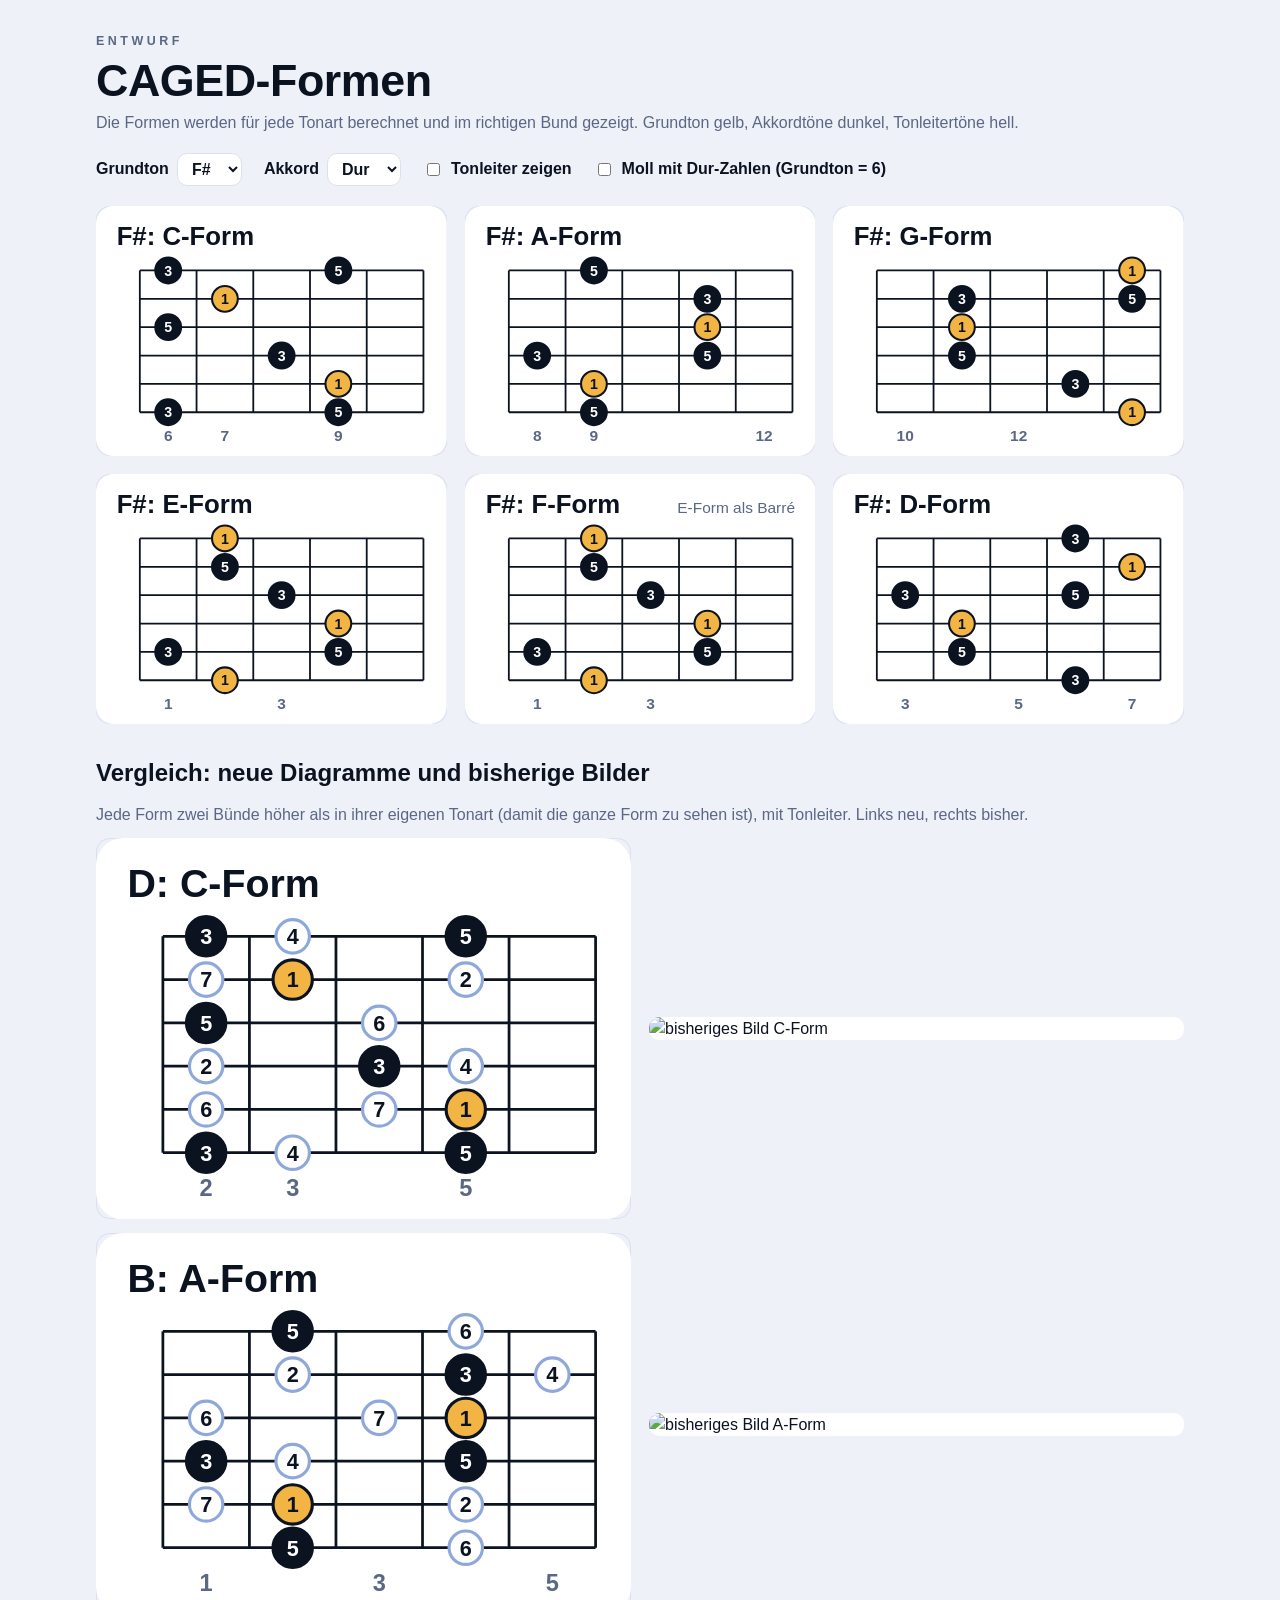
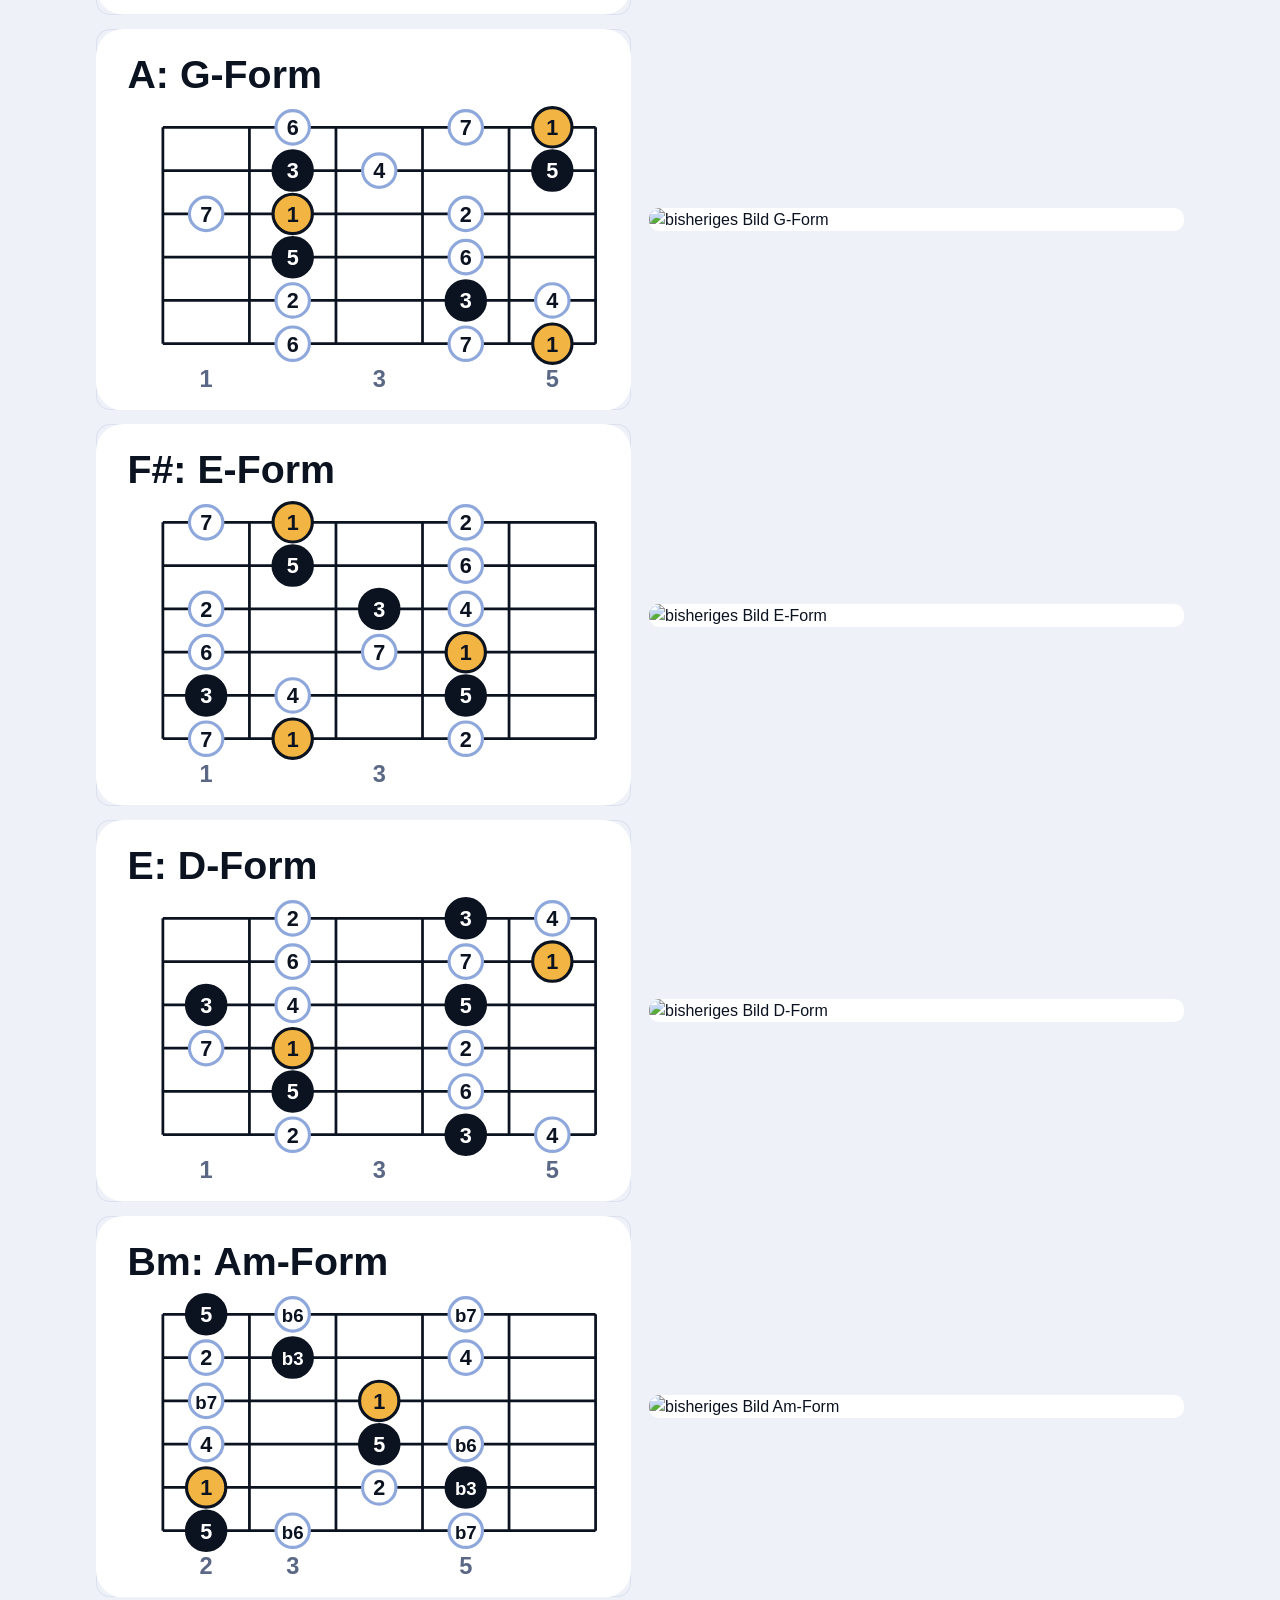
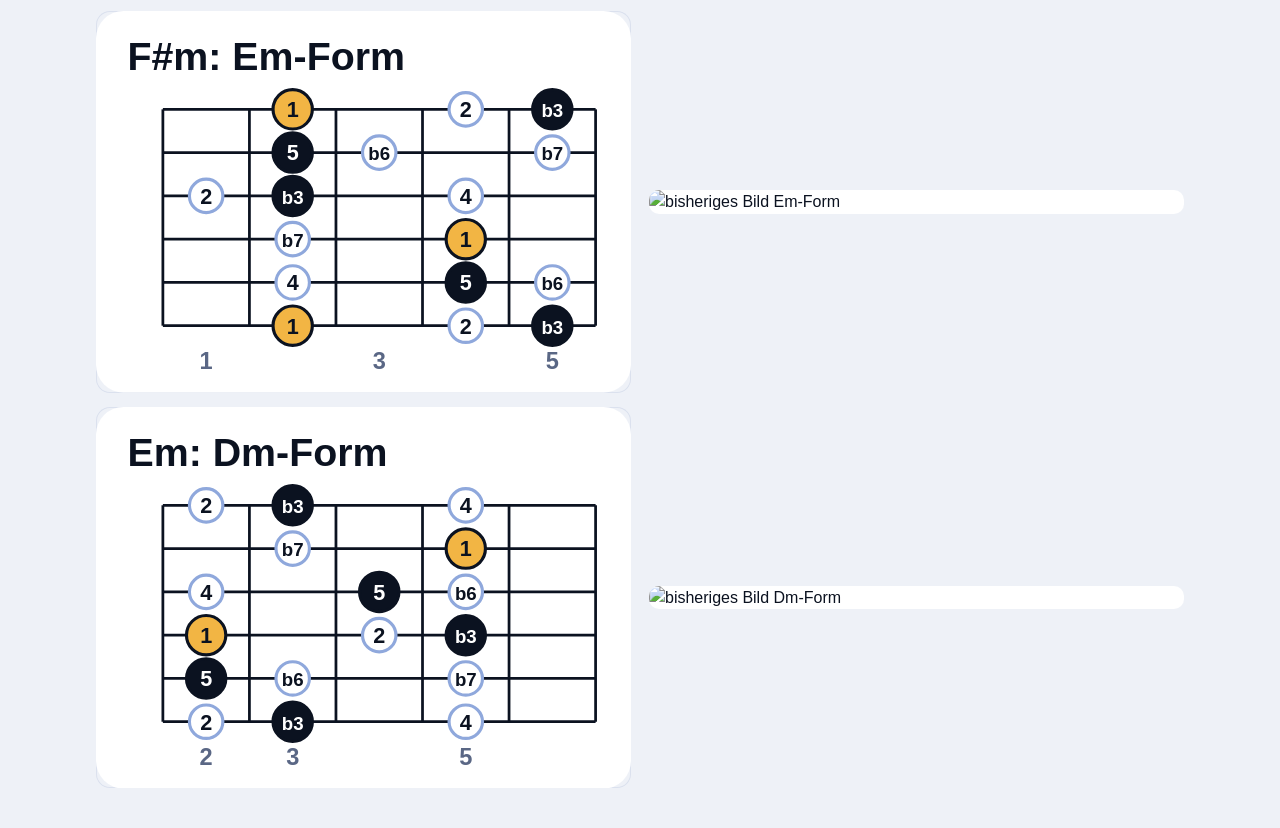
==== caged-beispiele.html @ 1d1757de "Entwurf: CAGED-Formen als berechnete SVG-Diagramme caged.js beschreibt jede Form durch ihre eigene T" ====
<!DOCTYPE html>
<html lang="de">
    <head>
        <meta charset="utf-8">
        <title>CAGED-Diagramme (Entwurf) – Marc Scheidegger</title>
        <meta name="viewport" content="width=device-width, initial-scale=1">
        <meta name="robots" content="noindex">
        <link rel="icon" href="favicon.svg" type="image/svg+xml">
        <link rel="stylesheet" href="marke.css?v=2">
        <link rel="stylesheet" href="zufall.css?v=6">
        <style>
            /* Nur für diese Entwurfsseite */
            .steuerung { display: flex; flex-wrap: wrap; gap: 10px 22px; align-items: center; margin: 0 0 20px; }
            .steuerung label { display: inline-flex; gap: 8px; align-items: center; font-weight: 600; }
            .steuerung select { font: inherit; padding: 6px 10px; border-radius: 10px; border: 1px solid var(--line); background: var(--panel); color: var(--ink); }
            .bogen { display: grid; gap: 18px; grid-template-columns: repeat(auto-fill, minmax(280px, 1fr)); }
            .bogen svg, .vergleich svg { display: block; width: 100%; height: auto; border-radius: 14px; box-shadow: inset 0 0 0 1px var(--line); }
            .vergleich { display: grid; gap: 14px 18px; grid-template-columns: 1fr 1fr; align-items: center; }
            .vergleich img { width: 100%; background: #fff; border-radius: 10px; }
            h2 { margin: 32px 0 12px; }
        </style>
    </head>
    <body>
        <main class="screen">
            <div class="tool-head">
                <span class="kicker">Entwurf</span>
                <h1>CAGED-Formen</h1>
                <p class="hint">Die Formen werden für jede Tonart berechnet und im richtigen Bund gezeigt. Grundton gelb, Akkordtöne dunkel, Tonleitertöne hell.</p>
            </div>

            <div class="steuerung">
                <label>Grundton
                    <select id="grund">
                        <option>C</option><option>C#</option><option>Db</option><option>D</option><option>Eb</option>
                        <option>E</option><option selected>F#</option><option>F</option><option>Gb</option><option>G</option>
                        <option>Ab</option><option>A</option><option>Bb</option><option>B</option>
                    </select>
                </label>
                <label>Akkord
                    <select id="art"><option value="">Dur</option><option value="m">Moll</option></select>
                </label>
                <label><input type="checkbox" id="tonleiter"> Tonleiter zeigen</label>
                <label><input type="checkbox" id="durzahlen"> Moll mit Dur-Zahlen (Grundton = 6)</label>
            </div>
            <div class="bogen" id="bogen"></div>

            <h2>Vergleich: neue Diagramme und bisherige Bilder</h2>
            <p class="hint">Jede Form zwei Bünde höher als in ihrer eigenen Tonart (damit die ganze Form zu sehen ist), mit Tonleiter. Links neu, rechts bisher.</p>
            <div class="vergleich" id="vergleich"></div>
        </main>

        <script src="caged.js?v=2"></script>
        <script>
            var ALT = {
                "C-Form": "8DAE3791-8E2F-452F-A4A7-125CA0126917", "A-Form": "B9AE24B1-ED9E-4A40-9394-4B8E4BF6140E",
                "G-Form": "E019C07D-EAF7-4EB7-A5A1-9BD37E83C2EC", "E-Form": "0B6DA3ED-2C5B-4F8F-9070-8E2122A4DF5B",
                "D-Form": "02C4E3EE-7A50-4413-BF2A-7E83EA162EB8", "Am-Form": "09C63466-026C-4471-BBA9-4FE60CCBEE85",
                "Em-Form": "6720C5C5-237B-4CE8-93E9-5F04DC25CBB2", "Dm-Form": "E2C97907-5AD2-45A3-9CBC-3A52C5673D7D"
            };
            // Zwei Bünde höher als die eigene Tonart, damit die ganze Form (ohne Sattel) sichtbar ist
            var EIGEN = { "C-Form": "D", "A-Form": "B", "G-Form": "A", "E-Form": "F#", "D-Form": "E", "Am-Form": "B", "Em-Form": "F#", "Dm-Form": "E" };

            function zeichnen() {
                var grund = document.getElementById("grund").value, art = document.getElementById("art").value;
                var opt = { tonleiter: document.getElementById("tonleiter").checked, mollDurZahlen: document.getElementById("durzahlen").checked };
                document.getElementById("bogen").innerHTML = Object.keys(CAGED_FORMEN)
                    .filter(function (n) { return CAGED_FORMEN[n].moll === (art === "m"); })
                    .map(function (n) { return '<div>' + cagedSvg(grund, n, opt) + '</div>'; }).join("");
                document.getElementById("vergleich").innerHTML = Object.keys(ALT).map(function (n) {
                    return '<div>' + cagedSvg(EIGEN[n], n, { tonleiter: true, mollDurZahlen: opt.mollDurZahlen }) + '</div>' +
                        '<img src="https://marcscheidegger.ch/MarcBuch/Content/' + ALT[n] + '.png" alt="bisheriges Bild ' + n + '">';
                }).join("");
            }
            ["grund", "art", "tonleiter", "durzahlen"].forEach(function (id) { document.getElementById(id).addEventListener("change", zeichnen); });
            zeichnen();
        </script>
    </body>
</html>
---- marke.css ----
/* =============================================================================
   marke.css – gemeinsamer Auftritt aller Übe-Tools von marcscheidegger.ch
   =============================================================================
   Diese Datei ist in jedem Tool identisch (Übe-Timer, Würfel, Instrumentengrafiken).
   Bei Änderungen in allen Tools gleich übernehmen. Farben wie die Hauptseite
   marcscheidegger.ch (css/site.css).

   Enthält:
     1. Markenfarben und Schrift (Variablen mit --ms-…)
     2. Kopfleiste .ms-bar: Name links (→ Hauptseite), Tool-Navigation rechts
     3. Fusszeile .ms-foot: Copyright, Lizenz, Impressum/Datenschutz
   Alle Klassen beginnen mit "ms-", damit sie nicht mit dem Code der Tools kollidieren. */

/* ---------- 1. Markenfarben und Schrift ---------- */
:root {
    --ms-navy: #0b1220;        /* Nachtblau der Hauptseite */
    --ms-navy-2: #16213a;      /* etwas heller, für Hover */
    --ms-line: #2a3a5e;        /* Linien auf Navy */
    --ms-ink: #f5f7fb;         /* Text auf Navy */
    --ms-muted: #a9b8d6;       /* gedämpfter Text auf Navy */
    --ms-yellow: #f2b544;      /* Akzentgelb */
    --ms-font: "Avenir Next", "Segoe UI", "Helvetica Neue", Arial, sans-serif;
}

/* ---------- 2. Kopfleiste ---------- */
/* Immer Navy – in hellem wie dunklem Modus –, damit man sofort sieht: das gehört zu marcscheidegger.ch */
.ms-bar {
    background: var(--ms-navy);
    color: var(--ms-ink);
    font-family: var(--ms-font);
    border-bottom: 1px solid var(--ms-line);
}
.ms-bar-inner {
    max-width: 1120px; margin: 0 auto; padding: 0 16px; min-height: 60px;
    display: flex; align-items: center; justify-content: space-between; gap: 8px 20px; flex-wrap: wrap;
}
.ms-brand { color: var(--ms-ink); text-decoration: none; font-weight: 700; font-size: 1.05rem; white-space: nowrap; }
.ms-brand span { color: var(--ms-yellow); }
.ms-brand:hover { color: var(--ms-ink); }
.ms-nav { display: flex; gap: 4px; margin: 0; padding: 0; list-style: none; }
.ms-nav a {
    display: block; padding: 7px 12px; border-radius: 999px; white-space: nowrap;
    color: var(--ms-muted); text-decoration: none; font-size: .92rem; font-weight: 500;
}
.ms-nav a:hover { color: var(--ms-ink); background: var(--ms-navy-2); }
/* Das Tool, in dem man gerade ist */
.ms-nav a[aria-current="page"] { color: var(--ms-ink); background: var(--ms-navy-2); box-shadow: inset 0 0 0 1px var(--ms-line); }

/* Handy: Navigation in eigener Zeile unter dem Namen, seitlich wischbar statt umbrechen */
@media (max-width: 640px) {
    .ms-bar-inner { padding-block: 10px; }
    .ms-bar nav { width: 100%; min-width: 0; }   /* Navigation auf Bildschirmbreite begrenzen */
    .ms-nav { overflow-x: auto; scrollbar-width: none; }
    .ms-nav::-webkit-scrollbar { display: none; }
    .ms-nav a { padding: 6px 10px; font-size: .88rem; }
}

/* ---------- 3. Fusszeile ---------- */
.ms-foot {
    font-family: var(--ms-font);
    max-width: 1120px; margin: 0 auto; padding: 28px 16px 36px;
    display: flex; flex-wrap: wrap; gap: 8px 24px; justify-content: space-between;
    font-size: .85rem; color: var(--ms-foot-color, currentColor); opacity: .75;
}
.ms-foot a { color: inherit; }
.ms-foot ul { display: flex; flex-wrap: wrap; gap: 4px 16px; margin: 0; padding: 0; list-style: none; }
---- zufall.css ----
/* Würfel – Aussehen des Tools
   Kopfleiste, Fusszeile und Markenfarben kommen aus marke.css.
   Farben hell/dunkel wie der Übe-Timer, passend zu marcscheidegger.ch. */

/* Hell: helles Blaugrau, Text in Nachtblau */
:root {
    --bg: #eef1f7;
    --panel: #ffffff;
    --ink: #0b1220;
    --muted: #5a6785;
    --line: #dbe1ee;
    --field: #f1f4f9;
}
/* Dunkel: Nachtblau wie die Hauptseite */
@media (prefers-color-scheme: dark) {
    :root {
        --bg: #0b1220;
        --panel: #16213a;
        --ink: #f5f7fb;
        --muted: #a9b8d6;
        --line: #2a3a5e;
        --field: #111a2e;
    }
}

/* Farbe jedes Würfels (gleiche Palette wie die Timerfarben im Übe-Timer) */
[data-farbe="blau"]   { --c: #4fb6ea; --c-ink: #0b1220; }
[data-farbe="gelb"]   { --c: #f7c925; --c-ink: #0b1220; }
[data-farbe="gruen"]  { --c: #5cc96b; --c-ink: #0b1220; }
[data-farbe="rot"]    { --c: #d8262c; --c-ink: #ffffff; }
[data-farbe="orange"] { --c: #f5922f; --c-ink: #0b1220; }

* { box-sizing: border-box; }
body {
    margin: 0;
    background: var(--bg);
    color: var(--ink);
    font-family: var(--ms-font);
    line-height: 1.45;
}
.ms-foot { --ms-foot-color: var(--muted); opacity: 1; }
.ms-foot p { margin: 0; }

.screen { max-width: 1120px; margin: 0 auto; padding: 24px 16px 40px; }

/* ---------- Titel ---------- */
.tool-head { margin: 8px 0 18px; }
.kicker {
    display: block; font-size: .78rem; font-weight: 600; letter-spacing: .28em;
    text-transform: uppercase; color: var(--muted); margin-bottom: 6px;
}
.tool-head h1 { margin: 0 0 6px; font-size: clamp(2rem, 6vw, 2.8rem); line-height: 1.1; letter-spacing: -.01em; }
.hint { color: var(--muted); margin: 0 0 12px; }

/* ---------- Auswahl der Würfel ---------- */
.picker { display: flex; flex-wrap: wrap; gap: 10px; margin-bottom: 24px; }
.pick {
    font: inherit; font-weight: 600; cursor: pointer;
    padding: 9px 16px 9px 12px; border-radius: 999px;
    background: var(--panel); color: var(--ink); border: 2px solid var(--line);
    display: inline-flex; align-items: center; gap: 8px;
    transition: border-color .15s, background .15s, transform .08s;
}
.pick::before { content: ""; width: 12px; height: 12px; border-radius: 50%; background: var(--c); }
.pick:hover { border-color: var(--c); }
.pick:active { transform: scale(.97); }
.pick[aria-pressed="true"] { background: var(--c); border-color: var(--c); color: var(--c-ink); }
.pick[aria-pressed="true"]::before { background: var(--c-ink); }

/* ---------- Würfel-Karten ---------- */
.wuerfel { display: grid; gap: 20px; grid-template-columns: repeat(auto-fill, minmax(min(100%, 340px), 1fr)); align-items: start; }
.card {
    background: var(--panel); border-radius: 18px; overflow: hidden;
    border: 1px solid var(--line); border-top: 6px solid var(--c);
    box-shadow: 0 8px 30px rgba(0, 0, 0, .08);
}
.card-header { margin: 0; padding: 16px 20px 0; font-size: 1.2rem; }
.card-body { padding: 14px 20px 22px; }

.btn {
    font: inherit; font-weight: 600; cursor: pointer;
    padding: 10px 22px; border-radius: 999px;
    background: var(--c); color: var(--c-ink); border: 2px solid var(--c);
    transition: transform .08s, filter .15s;
}
.btn:hover { filter: brightness(.93); }
.btn:active { transform: scale(.97); }
.btn-ghost { background: transparent; color: var(--ink); border-color: var(--line); padding: 7px 16px; font-size: .9rem; }
.btn-ghost:hover { border-color: var(--c); filter: none; }

/* Gewürfelte Töne / Akkorde */
.ergebnis {
    min-height: 1.5em; margin: 16px 0 12px;
    font-size: 1.5rem; font-weight: 700; letter-spacing: .04em; word-spacing: .3em;
    font-variant-numeric: tabular-nums;
}
.ergebnis.gross { font-size: 2rem; letter-spacing: 0; word-spacing: normal; }
.ergebnis:empty { min-height: 0; margin: 0 0 4px; }

/* Griffbilder (weisser Hintergrund, auch im dunklen Modus gut lesbar) */
.griff { display: block; max-width: 100%; height: auto; margin-top: 14px; border-radius: 10px; background: #fff; }

/* Griffdiagramm (SVG aus akkorde.js) mit Knöpfen zum Speichern, Kopieren, Teilen */
.griffbild { margin-top: 14px; }
.griff-svg svg { display: block; width: 100%; max-width: 360px; height: auto; border-radius: 14px; box-shadow: inset 0 0 0 1px var(--line); }
.griff-aktionen { display: flex; flex-wrap: wrap; gap: 8px; margin-top: 10px; }
.griff-aktionen .btn { font-size: .85rem; padding: 6px 14px; }
.griff-aktionen [hidden] { display: none; }

/* Übersicht aller Akkorde */
.alle-akkorde {
    margin-top: 24px; background: var(--panel); border-radius: 18px; padding: 20px;
    border: 1px solid var(--line); border-top: 6px solid var(--c); box-shadow: 0 8px 30px rgba(0, 0, 0, .08);
}
.alle-akkorde[hidden] { display: none; }
.alle-kopf { display: flex; flex-wrap: wrap; align-items: center; justify-content: space-between; gap: 12px; margin-bottom: 16px; }
.alle-kopf h2 { margin: 0; font-size: 1.3rem; }
.alle-aktionen { display: flex; flex-wrap: wrap; gap: 8px; }
.alle-raster { display: grid; gap: 14px; grid-template-columns: repeat(auto-fill, minmax(min(100%, 180px), 1fr)); }
.alle-griff svg { display: block; width: 100%; height: auto; border-radius: 14px; box-shadow: inset 0 0 0 1px var(--line); }
.alle-griff .btn { margin-top: 8px; font-size: .82rem; padding: 5px 12px; }
#alleAkkordeButton { margin-left: 6px; }

/* Lernstand: Gewusst ja/nein */
.rest { font-size: .85rem; margin: 10px 0 0; }
.rest:empty { display: none; }
.gewusst { display: flex; flex-wrap: wrap; align-items: center; gap: 8px; margin: 0 0 12px; }
.gewusst[hidden] { display: none; }
.gewusst > span:first-child { font-weight: 600; color: var(--muted); margin-right: 2px; }
.gewusst .btn { padding: 6px 14px; font-size: .9rem; }
.btn-ja { --c: #5cc96b; --c-ink: #0b1220; }
.btn-nein { --c: #d8262c; --c-ink: #ffffff; }
.gewusst .btn:disabled { opacity: .45; cursor: default; filter: none; }
.gewusst-meldung { font-size: .9rem; color: var(--muted); }

/* Übersicht: Haken/Kreuz pro Akkord */
.alle-griff { position: relative; }
.marke {
    position: absolute; top: 8px; right: 8px; z-index: 1; width: 30px; height: 30px; border-radius: 50%;
    display: grid; place-items: center; font-weight: 700; font-size: 1rem;
}
.marke.ja { background: #5cc96b; color: #0b1220; }
.marke.nein { background: #d8262c; color: #fff; }
.alle-fuss { display: flex; align-items: center; justify-content: space-between; gap: 8px; flex-wrap: wrap; }
.zaehler { font-size: .8rem; color: var(--muted); margin-top: 8px; font-variant-numeric: tabular-nums; }
.lernstand { margin: 4px 0 0; color: var(--muted); font-size: .9rem; }

/* Chaos-Karte */
.chaos-karte {
    margin-top: 16px; padding: 22px 18px; text-align: center;
    border-radius: 14px; background: var(--field); border: 2px dashed var(--c);
}
.chaos-karte p { margin: 0; font-size: 1.5rem; font-weight: 700; line-height: 1.25; }

:focus-visible { outline: 3px solid var(--ms-yellow); outline-offset: 3px; }
@media (prefers-reduced-motion: reduce) { * { transition: none !important; } }
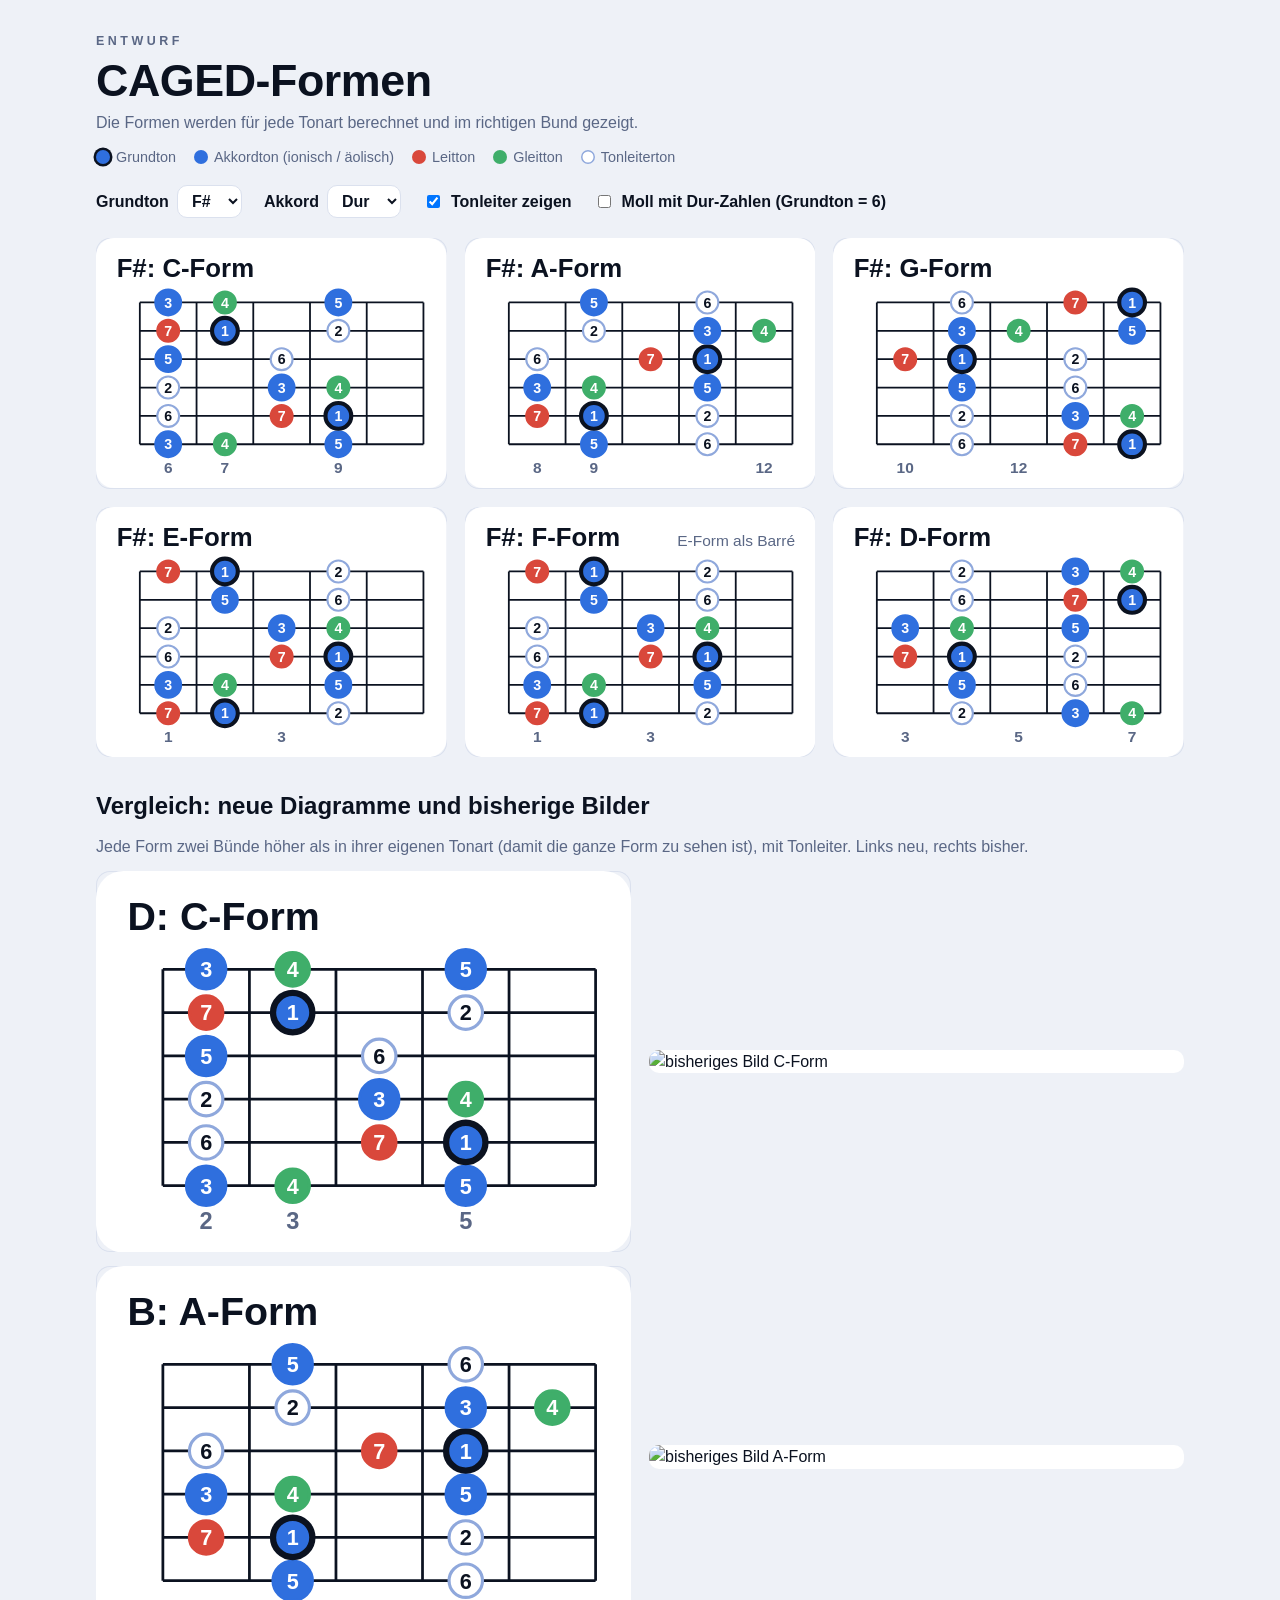
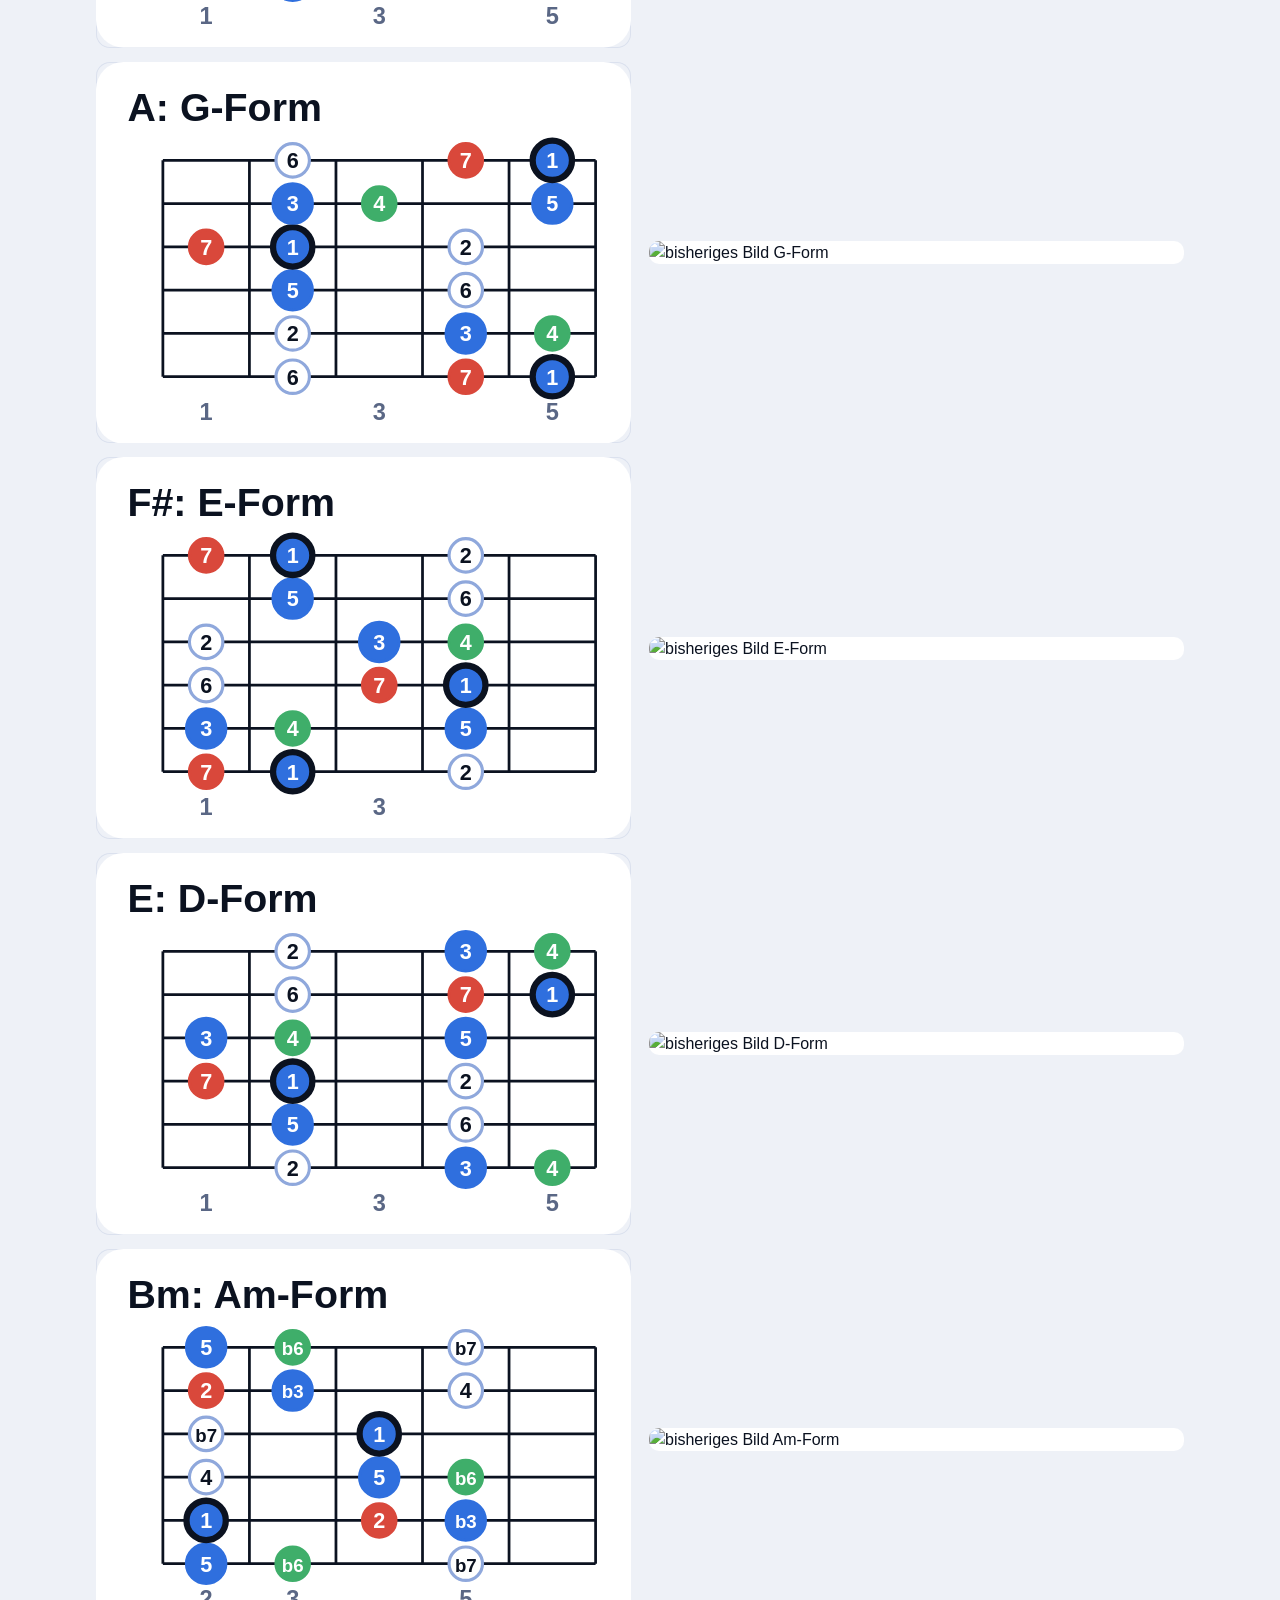
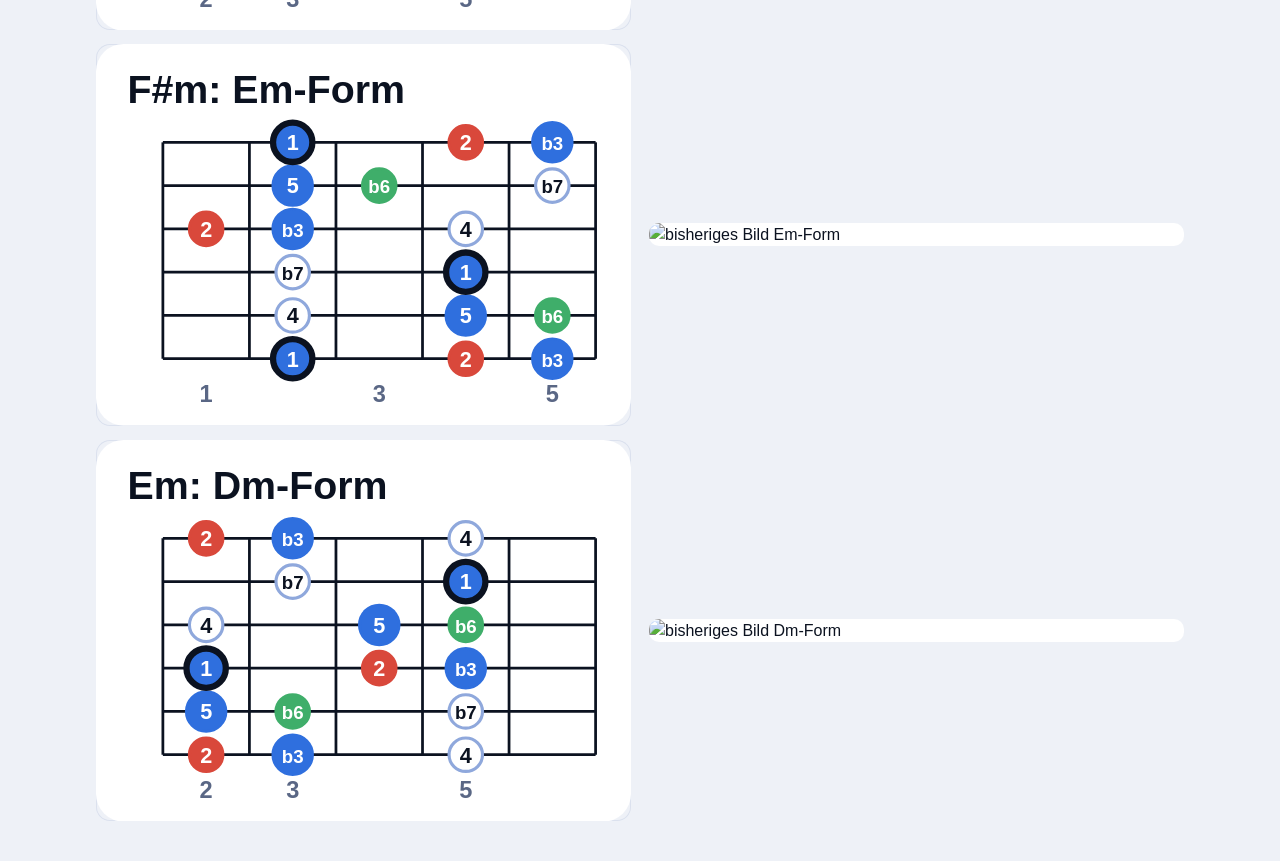
==== commit 6bb7a75c: "Entwurf CAGED: Farbschema nach Modus, Leitton rot, Gleitton grün Akkordtöne ionisch/äolisch blau (ly" ====
--- a/caged-beispiele.html
+++ b/caged-beispiele.html
@@ -18,6 +18,8 @@
             .vergleich { display: grid; gap: 14px 18px; grid-template-columns: 1fr 1fr; align-items: center; }
             .vergleich img { width: 100%; background: #fff; border-radius: 10px; }
             h2 { margin: 32px 0 12px; }
+            .legende { display: flex; flex-wrap: wrap; gap: 6px 18px; margin: 10px 0 0; font-size: .9rem; color: var(--muted); }
+            .legende i { display: inline-block; width: 14px; height: 14px; border-radius: 50%; margin-right: 6px; vertical-align: -2px; }
         </style>
     </head>
     <body>
@@ -25,7 +27,14 @@
             <div class="tool-head">
                 <span class="kicker">Entwurf</span>
                 <h1>CAGED-Formen</h1>
-                <p class="hint">Die Formen werden für jede Tonart berechnet und im richtigen Bund gezeigt. Grundton gelb, Akkordtöne dunkel, Tonleitertöne hell.</p>
+                <p class="hint">Die Formen werden für jede Tonart berechnet und im richtigen Bund gezeigt.</p>
+                <p class="legende">
+                    <span><i style="background:#2f6fde;box-shadow:0 0 0 2.5px #0b1220"></i>Grundton</span>
+                    <span><i style="background:#2f6fde"></i>Akkordton (ionisch / äolisch)</span>
+                    <span><i style="background:#d9483b"></i>Leitton</span>
+                    <span><i style="background:#3fae6a"></i>Gleitton</span>
+                    <span><i style="background:#fff;box-shadow:inset 0 0 0 1.5px #8fa8dc"></i>Tonleiterton</span>
+                </p>
             </div>
 
             <div class="steuerung">
@@ -39,7 +48,7 @@
                 <label>Akkord
                     <select id="art"><option value="">Dur</option><option value="m">Moll</option></select>
                 </label>
-                <label><input type="checkbox" id="tonleiter"> Tonleiter zeigen</label>
+                <label><input type="checkbox" id="tonleiter" checked> Tonleiter zeigen</label>
                 <label><input type="checkbox" id="durzahlen"> Moll mit Dur-Zahlen (Grundton = 6)</label>
             </div>
             <div class="bogen" id="bogen"></div>
@@ -49,7 +58,7 @@
             <div class="vergleich" id="vergleich"></div>
         </main>
 
-        <script src="caged.js?v=2"></script>
+        <script src="caged.js?v=3"></script>
         <script>
             var ALT = {
                 "C-Form": "8DAE3791-8E2F-452F-A4A7-125CA0126917", "A-Form": "B9AE24B1-ED9E-4A40-9394-4B8E4BF6140E",
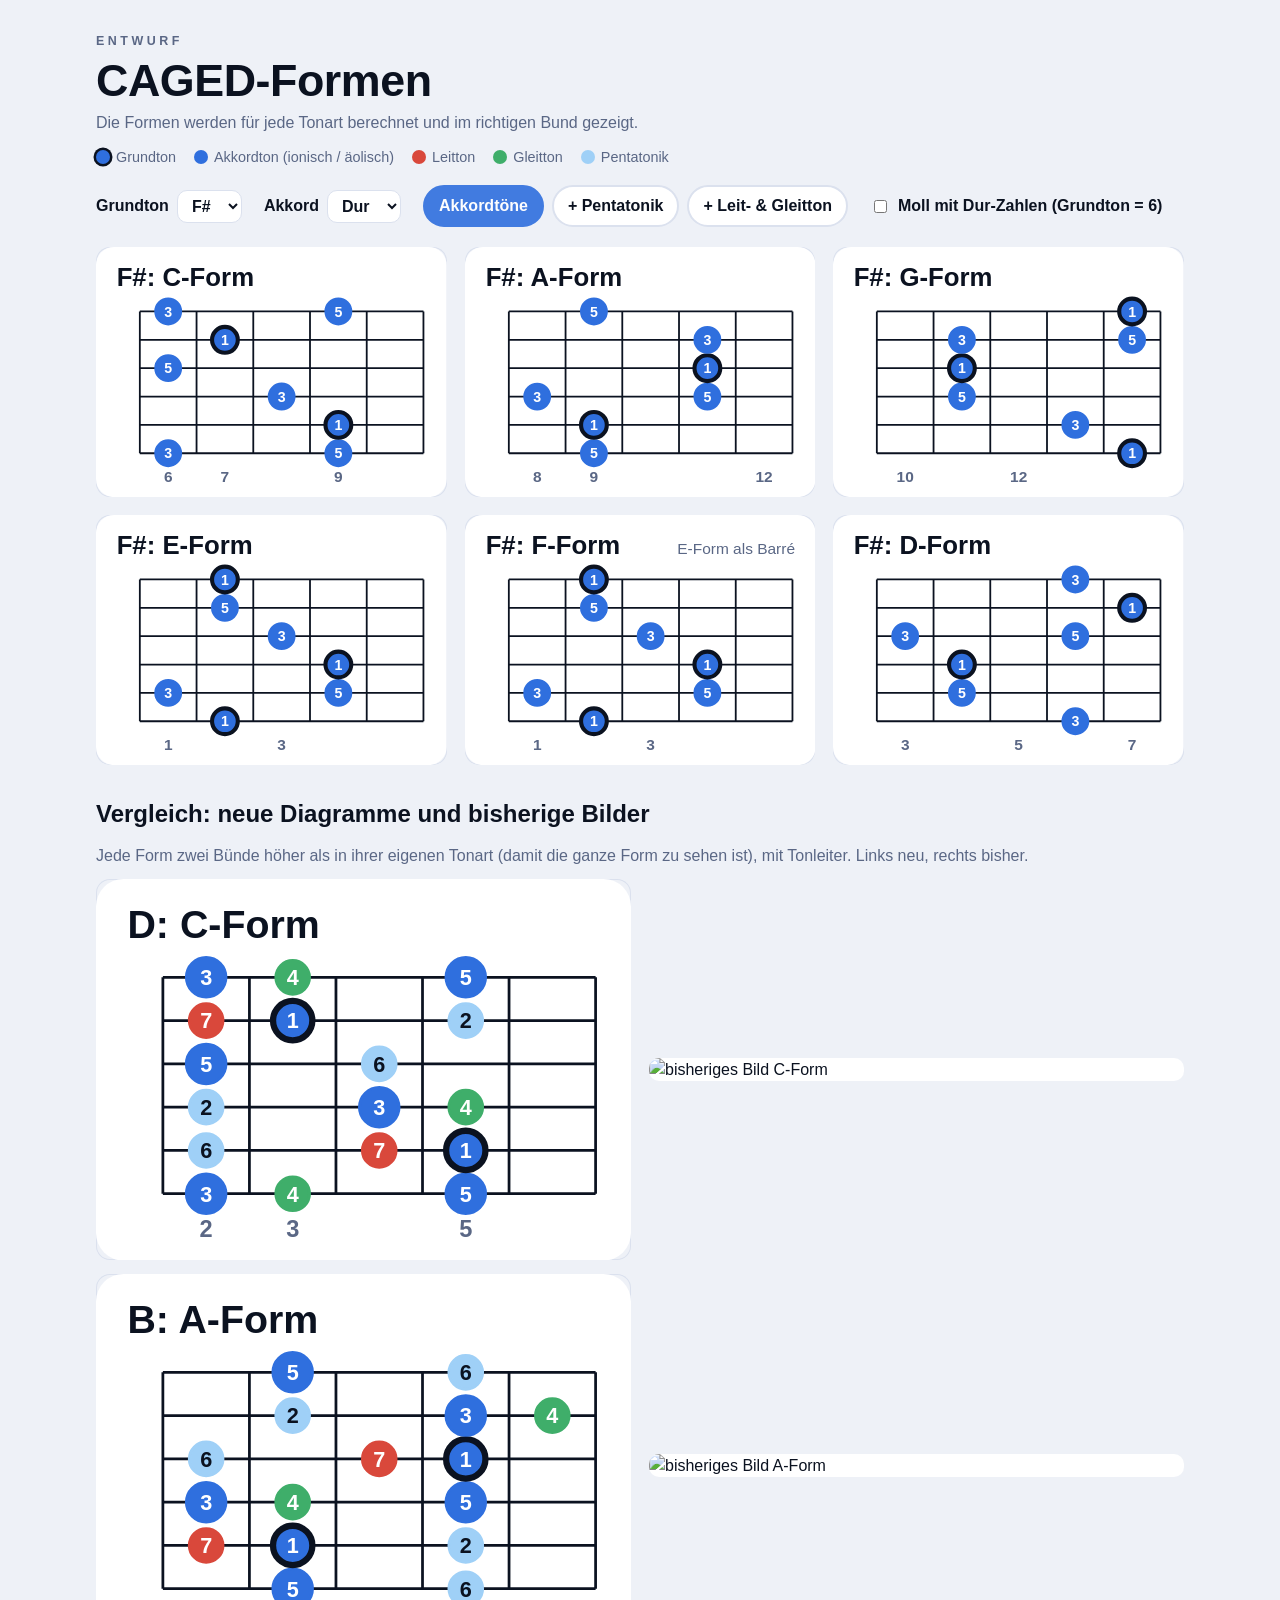
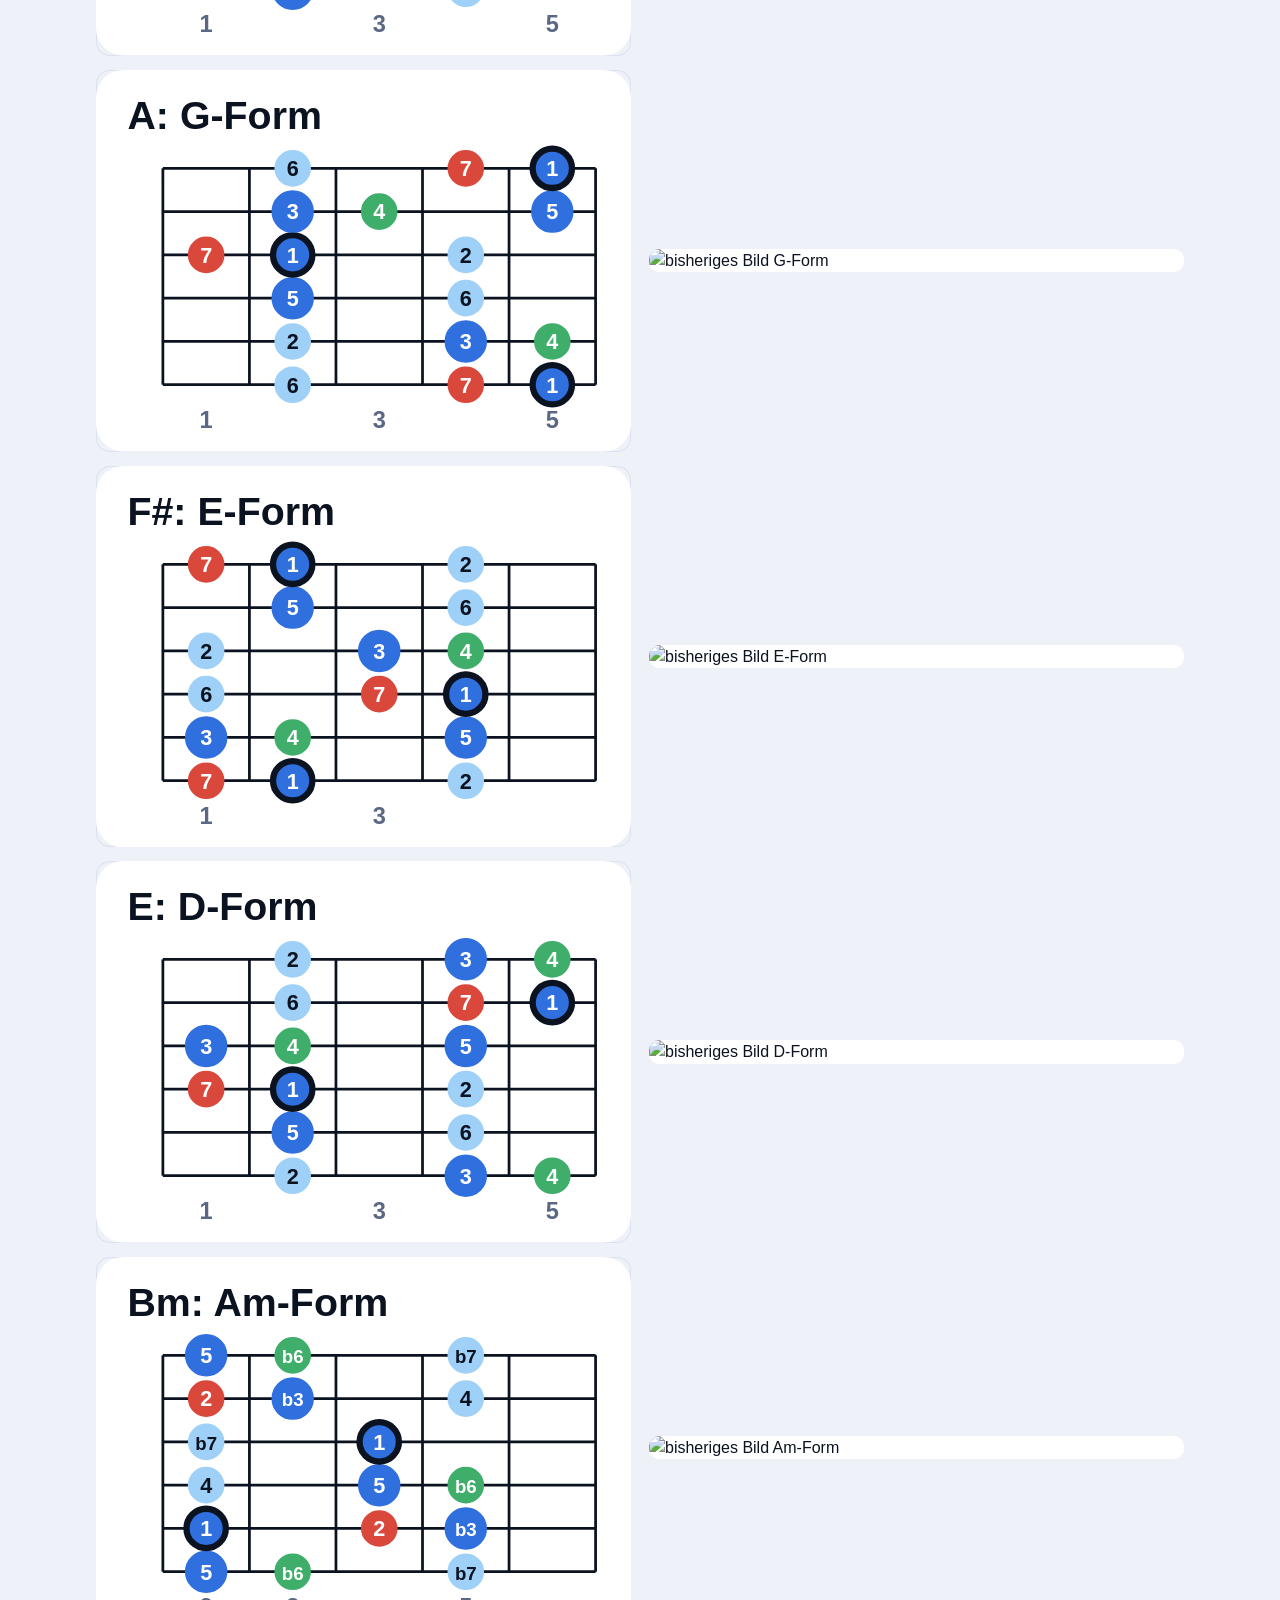
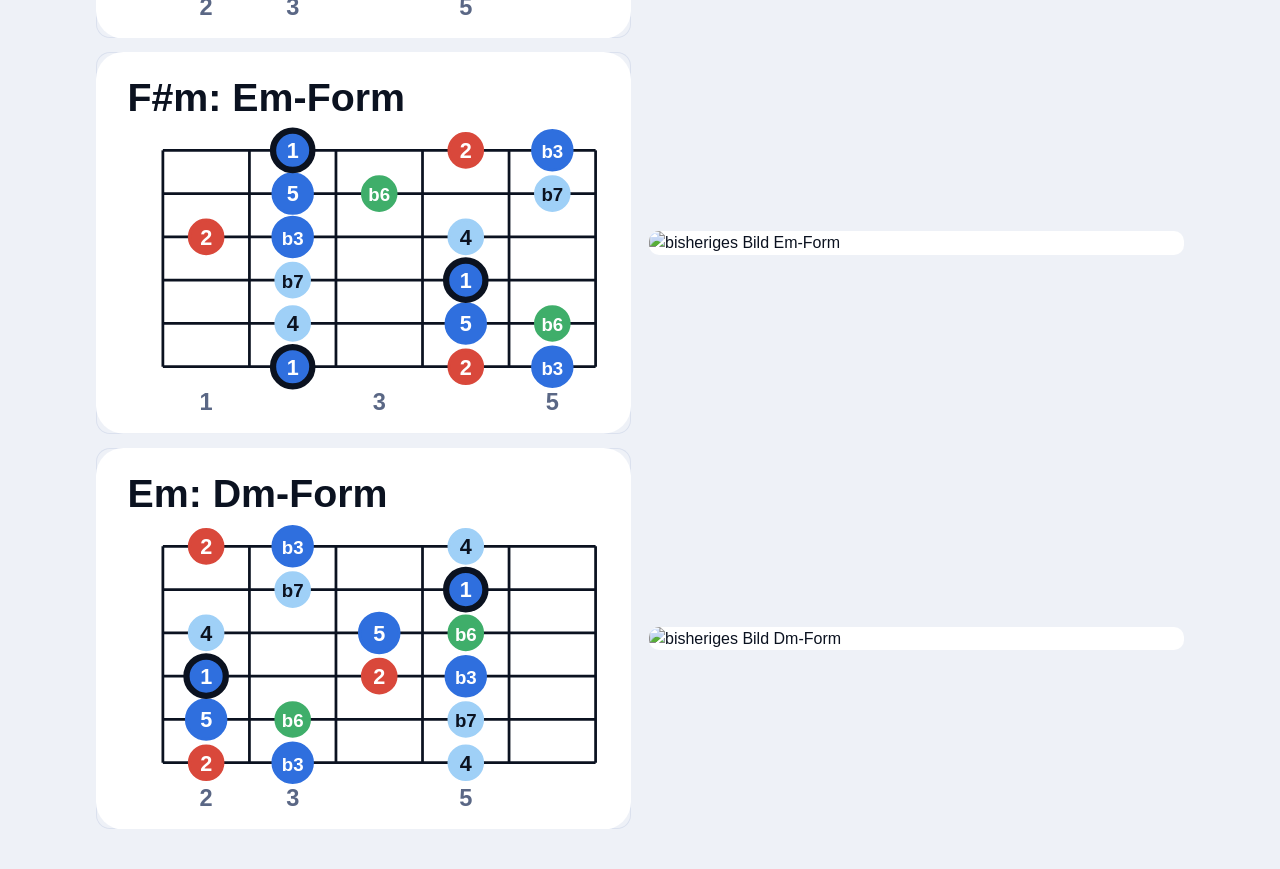
==== commit da8d96e1: "Entwurf CAGED: Töne stufenweise einblenden (Akkord, Pentatonik, Leit-/Gleitton) Statt "Tonleiter zei" ====
--- a/caged-beispiele.html
+++ b/caged-beispiele.html
@@ -18,6 +18,10 @@
             .vergleich { display: grid; gap: 14px 18px; grid-template-columns: 1fr 1fr; align-items: center; }
             .vergleich img { width: 100%; background: #fff; border-radius: 10px; }
             h2 { margin: 32px 0 12px; }
+            .stufen { display: flex; flex-wrap: wrap; gap: 8px; }
+            .stufe { font: inherit; font-weight: 600; cursor: pointer; padding: 7px 14px; border-radius: 999px; background: var(--panel); color: var(--ink); border: 2px solid var(--line); }
+            .stufe.an, .stufe[aria-pressed="true"] { background: #2f6fde; border-color: #2f6fde; color: #fff; }
+            .stufe:disabled { cursor: default; opacity: .9; }
             .legende { display: flex; flex-wrap: wrap; gap: 6px 18px; margin: 10px 0 0; font-size: .9rem; color: var(--muted); }
             .legende i { display: inline-block; width: 14px; height: 14px; border-radius: 50%; margin-right: 6px; vertical-align: -2px; }
         </style>
@@ -33,7 +37,7 @@
                     <span><i style="background:#2f6fde"></i>Akkordton (ionisch / äolisch)</span>
                     <span><i style="background:#d9483b"></i>Leitton</span>
                     <span><i style="background:#3fae6a"></i>Gleitton</span>
-                    <span><i style="background:#fff;box-shadow:inset 0 0 0 1.5px #8fa8dc"></i>Tonleiterton</span>
+                    <span><i style="background:#9fd0f7"></i>Pentatonik</span>
                 </p>
             </div>
 
@@ -48,7 +52,11 @@
                 <label>Akkord
                     <select id="art"><option value="">Dur</option><option value="m">Moll</option></select>
                 </label>
-                <label><input type="checkbox" id="tonleiter" checked> Tonleiter zeigen</label>
+                <div class="stufen" role="group" aria-label="Töne einblenden">
+                    <button type="button" class="stufe an" disabled>Akkordtöne</button>
+                    <button type="button" class="stufe" id="penta" aria-pressed="false">+ Pentatonik</button>
+                    <button type="button" class="stufe" id="leitgleit" aria-pressed="false">+ Leit- &amp; Gleitton</button>
+                </div>
                 <label><input type="checkbox" id="durzahlen"> Moll mit Dur-Zahlen (Grundton = 6)</label>
             </div>
             <div class="bogen" id="bogen"></div>
@@ -58,7 +66,7 @@
             <div class="vergleich" id="vergleich"></div>
         </main>
 
-        <script src="caged.js?v=3"></script>
+        <script src="caged.js?v=4"></script>
         <script>
             var ALT = {
                 "C-Form": "8DAE3791-8E2F-452F-A4A7-125CA0126917", "A-Form": "B9AE24B1-ED9E-4A40-9394-4B8E4BF6140E",
@@ -71,16 +79,26 @@
 
             function zeichnen() {
                 var grund = document.getElementById("grund").value, art = document.getElementById("art").value;
-                var opt = { tonleiter: document.getElementById("tonleiter").checked, mollDurZahlen: document.getElementById("durzahlen").checked };
+                var opt = {
+                    pentatonik: document.getElementById("penta").getAttribute("aria-pressed") === "true",
+                    leitGleit: document.getElementById("leitgleit").getAttribute("aria-pressed") === "true",
+                    mollDurZahlen: document.getElementById("durzahlen").checked
+                };
                 document.getElementById("bogen").innerHTML = Object.keys(CAGED_FORMEN)
                     .filter(function (n) { return CAGED_FORMEN[n].moll === (art === "m"); })
                     .map(function (n) { return '<div>' + cagedSvg(grund, n, opt) + '</div>'; }).join("");
                 document.getElementById("vergleich").innerHTML = Object.keys(ALT).map(function (n) {
-                    return '<div>' + cagedSvg(EIGEN[n], n, { tonleiter: true, mollDurZahlen: opt.mollDurZahlen }) + '</div>' +
+                    return '<div>' + cagedSvg(EIGEN[n], n, { pentatonik: true, leitGleit: true, mollDurZahlen: opt.mollDurZahlen }) + '</div>' +
                         '<img src="https://marcscheidegger.ch/MarcBuch/Content/' + ALT[n] + '.png" alt="bisheriges Bild ' + n + '">';
                 }).join("");
             }
-            ["grund", "art", "tonleiter", "durzahlen"].forEach(function (id) { document.getElementById(id).addEventListener("change", zeichnen); });
+            ["grund", "art", "durzahlen"].forEach(function (id) { document.getElementById(id).addEventListener("change", zeichnen); });
+            ["penta", "leitgleit"].forEach(function (id) {
+                document.getElementById(id).addEventListener("click", function () {
+                    this.setAttribute("aria-pressed", this.getAttribute("aria-pressed") === "true" ? "false" : "true");
+                    zeichnen();
+                });
+            });
             zeichnen();
         </script>
     </body>
